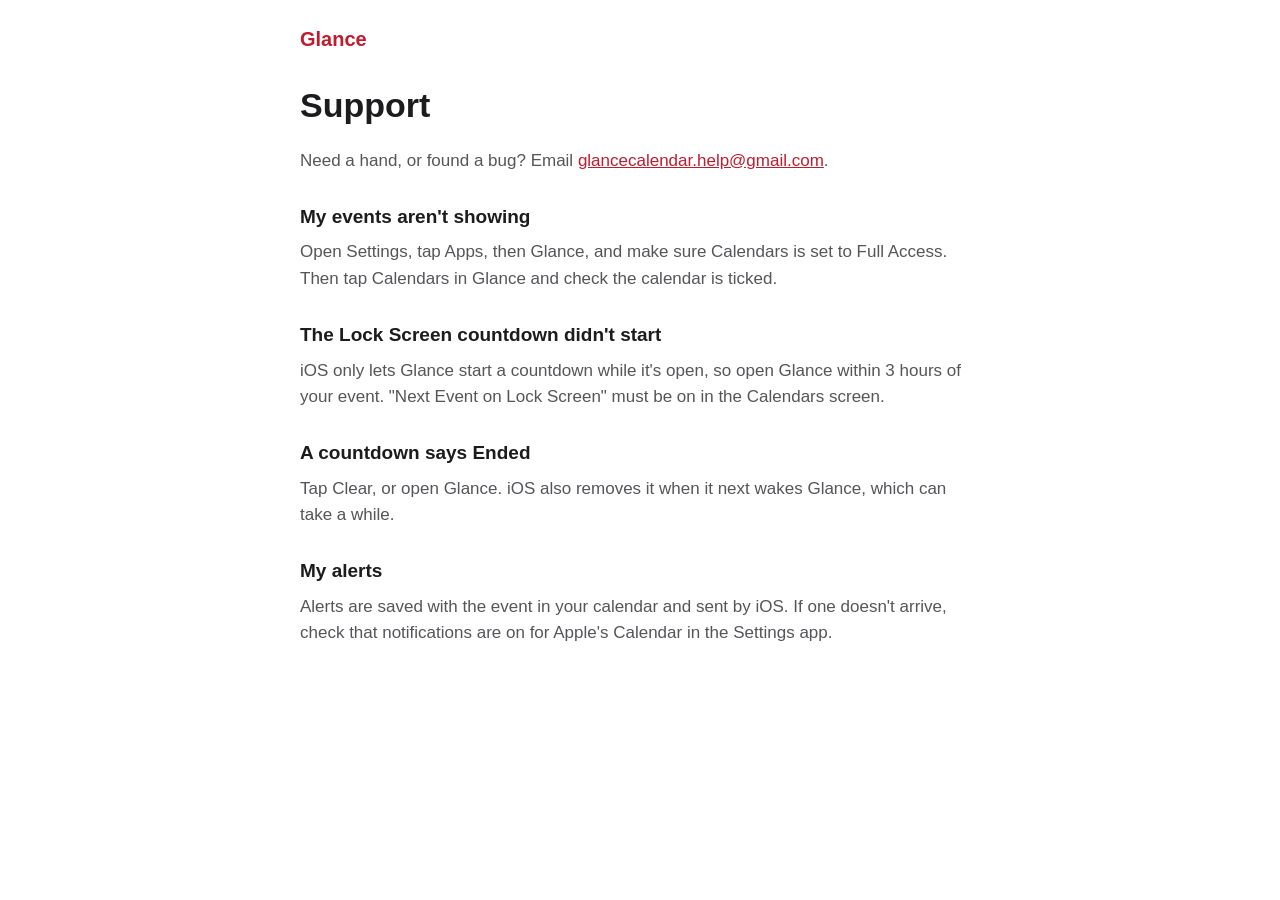
==== support.html @ 82c9fc9e "Add the Glance home, support and privacy pages Co-Authored-By: Claude Opus 5.5 <noreply@anthropic.co" ====
<!doctype html>
<html lang="en">
<head>
<meta charset="utf-8">
<meta name="viewport" content="width=device-width, initial-scale=1">
<title>Glance Support</title>
<link rel="stylesheet" href="style.css">
</head>
<body>
<header><a href="index.html">Glance</a></header>
<main>
<h1>Support</h1>
<p>Need a hand, or found a bug? Email <a href="mailto:glancecalendar.help@gmail.com">glancecalendar.help@gmail.com</a>.</p>
<h2>My events aren't showing</h2>
<p>Open Settings, tap Apps, then Glance, and make sure Calendars is set to Full Access. Then tap Calendars in Glance and check the calendar is ticked.</p>
<h2>The Lock Screen countdown didn't start</h2>
<p>iOS only lets Glance start a countdown while it's open, so open Glance within 3 hours of your event. "Next Event on Lock Screen" must be on in the Calendars screen.</p>
<h2>A countdown says Ended</h2>
<p>Tap Clear, or open Glance. iOS also removes it when it next wakes Glance, which can take a while.</p>
<h2>My alerts</h2>
<p>Alerts are saved with the event in your calendar and sent by iOS. If one doesn't arrive, check that notifications are on for Apple's Calendar in the Settings app.</p>
</main>
</body>
</html>
---- style.css ----
:root {
  color-scheme: light dark;
  --ink: #1c1c1e;
  --soft: #55555a;
  --paper: #ffffff;
  --red: #c01c2e;
}
@media (prefers-color-scheme: dark) {
  :root {
    --ink: #f2f2f7;
    --soft: #b0b0b6;
    --paper: #000000;
    --red: #ff6b6b;
  }
}
body {
  margin: 0;
  background: var(--paper);
  color: var(--ink);
  font: 17px/1.55 -apple-system, BlinkMacSystemFont, "Segoe UI", Roboto, sans-serif;
}
header {
  max-width: 680px;
  margin: 0 auto;
  padding: 24px 20px 0;
  font-size: 20px;
  font-weight: 600;
}
header a { color: var(--red); text-decoration: none; }
main { max-width: 680px; margin: 0 auto; padding: 8px 20px 64px; }
h1 { font-size: 34px; line-height: 1.15; }
h2 { font-size: 19px; margin: 28px 0 4px; }
p { margin: 8px 0; color: var(--soft); }
a { color: var(--red); }
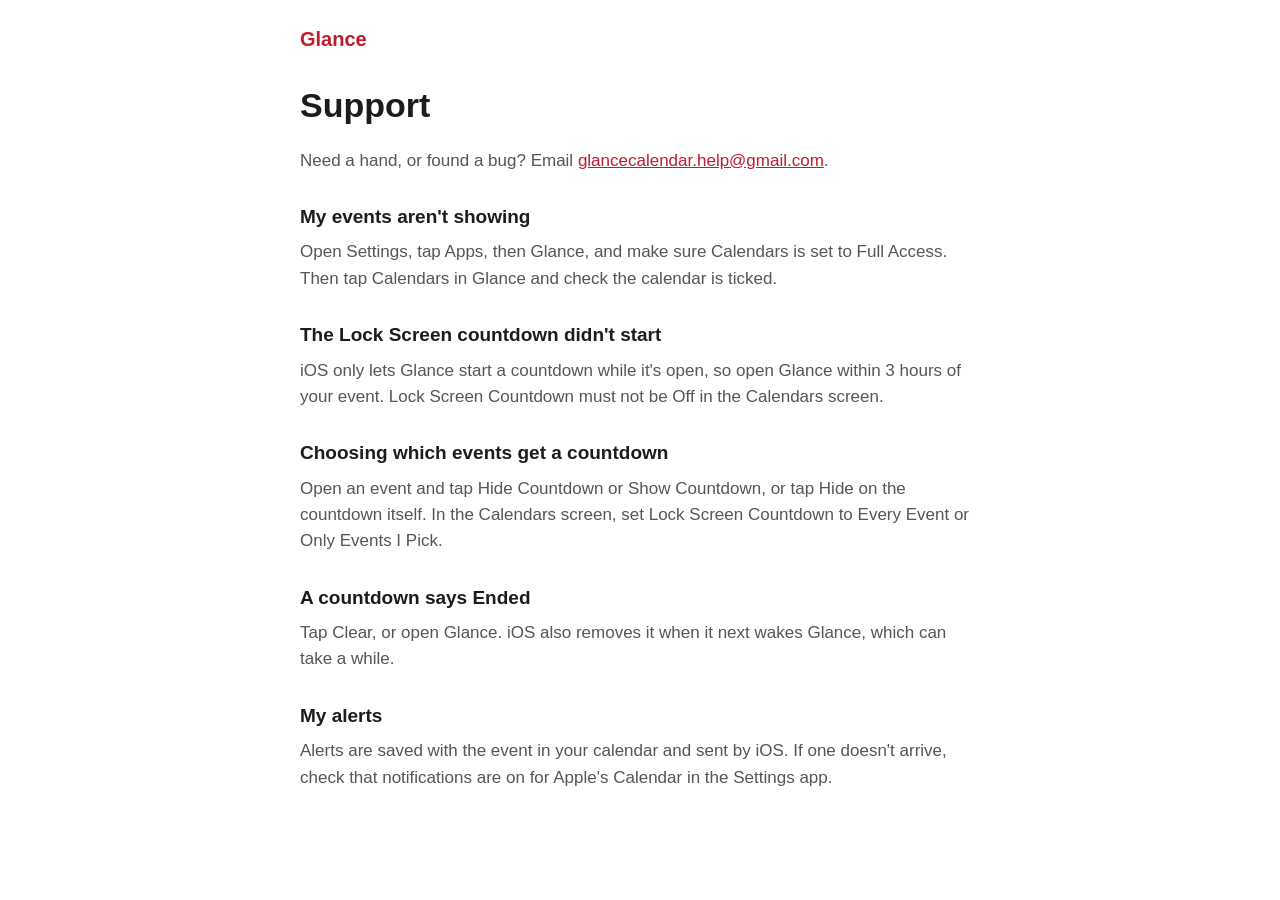
==== commit 1fd2e6be: "Explain choosing which events get a countdown Co-Authored-By: Claude Opus 5.5 <noreply@anthropic.com" ====
--- a/support.html
+++ b/support.html
@@ -14,7 +14,9 @@
 <h2>My events aren't showing</h2>
 <p>Open Settings, tap Apps, then Glance, and make sure Calendars is set to Full Access. Then tap Calendars in Glance and check the calendar is ticked.</p>
 <h2>The Lock Screen countdown didn't start</h2>
-<p>iOS only lets Glance start a countdown while it's open, so open Glance within 3 hours of your event. "Next Event on Lock Screen" must be on in the Calendars screen.</p>
+<p>iOS only lets Glance start a countdown while it's open, so open Glance within 3 hours of your event. Lock Screen Countdown must not be Off in the Calendars screen.</p>
+<h2>Choosing which events get a countdown</h2>
+<p>Open an event and tap Hide Countdown or Show Countdown, or tap Hide on the countdown itself. In the Calendars screen, set Lock Screen Countdown to Every Event or Only Events I Pick.</p>
 <h2>A countdown says Ended</h2>
 <p>Tap Clear, or open Glance. iOS also removes it when it next wakes Glance, which can take a while.</p>
 <h2>My alerts</h2>
